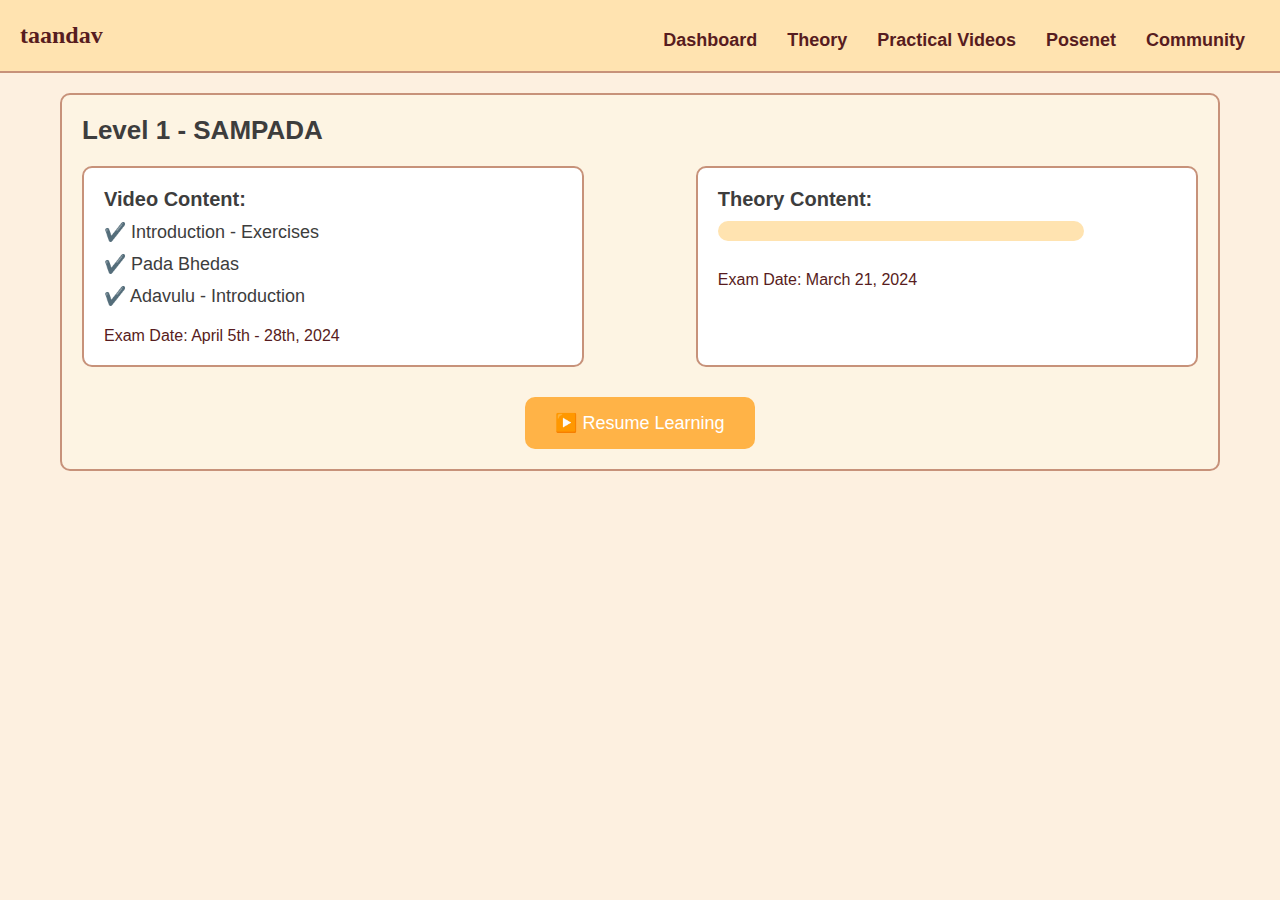
==== index.html @ 80a74edd "initial" ====
<!DOCTYPE html>
<html lang="en">
<head>
    <meta charset="UTF-8">
    <meta name="viewport" content="width=device-width, initial-scale=1.0">
    <title>Taandav Dashboard</title>
    <link rel="stylesheet" href="style.css">
</head>
<body>

    <header>
        <div class="logo">
            <h1>taandav</h1>
        </div>
        <nav>
            <a href="index.html">Dashboard</a>
            <a href="theory.html">Theory</a>
            <a href="videos.html">Practical Videos</a>
            <a href="#">Posenet</a>
            <a href="community.html">Community</a>

        </nav>
    </header>

    <main>
        <section class="dashboard">
            <h2>Level 1 - SAMPADA</h2>
            <div class="content">
                <!-- Video Content Section -->
                <div class="video-content">
                    <h3>Video Content:</h3>
                    <ul>
                        <li>✔️ Introduction - Exercises</li>
                        <li>✔️ Pada Bhedas</li>
                        <li>✔️ Adavulu - Introduction</li>
                    </ul>
                    <p class="exam-date">Exam Date: April 5th - 28th, 2024</p>
                </div>

                <!-- Theory Content Section -->
                <div class="theory-content">
                    <h3>Theory Content:</h3>
                    <div class="progress-bar">
                        <div class="progress" style="width: 0%;"></div>
                    </div>
                    <p class="exam-date">Exam Date: March 21, 2024</p>
                </div>
            </div>

            <!-- Resume Learning Button -->
            <div class="resume">
                <button>▶️ Resume Learning</button>
            </div>
        </section>
    </main>

</body>
</html>
---- style.css ----
/* Basic Reset */
* {
    margin: 0;
    padding: 0;
    box-sizing: border-box;
}

body {
    font-family: Arial, sans-serif;
    background-color: #f6e7d3;
    color: #571c20;
    display: flex;
    flex-direction: column;
    align-items: center;
}

header {
    width: 100%;
    background-color: #c7927a;
    padding: 20px;
    display: flex;
    justify-content: space-between;
    align-items: center;
    color: #fff;
}

.logo h1 {
    font-size: 28px;
    font-weight: bold;
}

nav a {
    margin: 0 15px;
    text-decoration: none;
    color: #fff;
    font-size: 16px;
}

main {
    width: 100%;
    max-width: 1200px;
    padding: 50px 20px;
}

.dashboard {
    background-color: #fdf4e3;
    padding: 20px;
    border-radius: 10px;
    border: 2px solid #c7927a;
}

.dashboard h2 {
    font-size: 26px;
    margin-bottom: 20px;
}

.content {
    display: flex;
    justify-content: space-between;
    gap: 20px;
}

.video-content, .theory-content {
    width: 45%;
    padding: 20px;
    background-color: #fff;
    border: 2px solid #c7927a;
    border-radius: 10px;
}

.video-content h3, .theory-content h3 {
    font-size: 20px;
    margin-bottom: 10px;
}

ul {
    list-style: none;
}

ul li {
    margin: 10px 0;
    font-size: 18px;
}

.exam-date {
    margin-top: 20px;
    font-size: 16px;
    color: #571c20;
}

.progress-bar {
    width: 100%;
    height: 20px;
    background-color: #e0d6cc;
    border-radius: 10px;
    margin-top: 10px;
}

.progress {
    height: 100%;
    background-color: #571c20;
    border-radius: 10px;
}

.resume {
    text-align: center;
    margin-top: 30px;
}

button {
    background-color: #ffb347;
    color: #fff;
    padding: 15px 30px;
    border: none;
    border-radius: 10px;
    font-size: 18px;
    cursor: pointer;
}

button:hover {
    background-color: #f08a24;
}

/* Global Reset */
* {
    margin: 0;
    padding: 0;
    box-sizing: border-box;
}

body {
    font-family: 'Arial', sans-serif;
    background-color: #f6e7d3;
    color: #571c20;
}

/* Header */
header {
    background-color: #c7927a;
    color: white;
    padding: 20px;
    display: flex;
    justify-content: space-between;
    align-items: center;
}

.logo h1 {
    font-size: 28px;
}

nav a {
    color: white;
    text-decoration: none;
    margin-right: 15px;
    font-size: 16px;
}

/* Theory Page Styles */
.theory-page {
    margin: 40px auto;
    max-width: 900px;
    padding: 20px;
}

.theory-page h2 {
    font-size: 28px;
    text-align: center;
    margin-bottom: 40px;
}

/* Progress Bar */
.progress-bar {
    width: 100%;
    height: 20px;
    background-color: #e0d6cc;
    border-radius: 10px;
    position: relative;
    margin-bottom: 30px;
}

.progress {
    height: 100%;
    background-color: #571c20;
    border-radius: 10px;
}

.progress-text {
    position: absolute;
    right: 10px;
    top: 0;
    font-size: 14px;
    color: #571c20;
}

/* Units Section */
.units {
    display: flex;
    flex-wrap: wrap;
    justify-content: space-around;
    gap: 20px;
}

.unit {
    background-color: #fff;
    border: 2px solid #ffb347;
    border-radius: 10px;
    padding: 20px;
    width: 180px;
    text-align: center;
    cursor: pointer;
    transition: transform 0.2s ease-in-out;
}

.unit h3 {
    font-size: 20px;
    color: #571c20;
}

.unit p {
    font-size: 16px;
    color: #571c20;
    margin-top: 10px;
}

.unit:hover {
    transform: scale(1.05);
}

/* Styles for Unit 1 - Objectives page */
.unit-page {
    margin: 40px auto;
    max-width: 900px;
    padding: 20px;
}

.unit-page h2 {
    font-size: 28px;
    margin-bottom: 20px;
    text-align: left;
}

.objectives h3 {
    font-size: 22px;
    margin-bottom: 15px;
    color: #571c20;
}

.objectives ul {
    list-style-type: disc;
    margin-left: 20px;
    font-size: 18px;
    color: #571c20;
    margin-bottom: 40px;
}

.practice h3, .relevant-videos h3 {
    font-size: 20px;
    margin-bottom: 10px;
}

.practice button, .begin-learning button {
    background-color: #ffb347;
    color: white;
    border: none;
    padding: 15px 30px;
    font-size: 18px;
    border-radius: 10px;
    cursor: pointer;
    margin-right: 10px;
    transition: background-color 0.3s;
}

.practice button:hover, .begin-learning button:hover {
    background-color: #f08a24;
}

.relevant-videos ul {
    list-style-type: none;
    font-size: 18px;
    color: #571c20;
}

.relevant-videos ul li {
    margin: 10px 0;
}

.back-link {
    text-decoration: none;
    font-size: 18px;
    color: #571c20;
    display: block;
    margin-bottom: 20px;
}
/* Unit 1 Overview Page */
.overview-page {
    margin: 40px auto;
    max-width: 900px;
    padding: 20px;
    background-color: #fff;
    border: 2px solid #c7927a;
    border-radius: 10px;
}

.overview-page h2 {
    font-size: 24px;
    color: #571c20;
    margin-bottom: 20px;
}

.overview-page h3 {
    font-size: 20px;
    color: #571c20;
    margin-bottom: 15px;
}

.overview-page p {
    font-size: 18px;
    line-height: 1.6;
    margin-bottom: 20px;
}

.back-link {
    text-decoration: none;
    font-size: 18px;
    color: #571c20;
    margin-bottom: 20px;
    display: inline-block;
}

.next-link {
    text-decoration: none;
    font-size: 18px;
    color: white;
    background-color: #c7927a;
    padding: 10px 20px;
    border-radius: 10px;
    display: inline-block;
    margin-top: 20px;
    transition: background-color 0.3s;
}

.next-link:hover {
    background-color: #b07664;
}/* Flashcards Page */
.flashcards-page {
    margin: 40px auto;
    max-width: 900px;
    padding: 20px;
}

.flashcards-page h2 {
    font-size: 24px;
    color: #571c20;
    margin-bottom: 20px;
}

.flashcards-page h3 {
    font-size: 20px;
    color: #571c20;
    margin-bottom: 15px;
}

.flashcard {
    background-color: #ffe3b0;
    padding: 40px;
    border-radius: 10px;
    border: 2px solid #c7927a;
    text-align: center;
    font-size: 24px;
    color: #571c20;
    margin-bottom: 40px;
    cursor: pointer; /* Make it clear that the flashcard is clickable */
    position: relative;
}

.flashcard .front, .flashcard .back {
    position: absolute;
    width: 100%;
    height: 100%;
    top: 0;
    left: 0;
    display: flex;
    justify-content: center;
    align-items: center;
    font-size: 24px;
    color: #571c20;
}

.flashcard .back {
    display: none; /* Hide the back by default */
}

.flashcard-navigation {
    display: flex;
    justify-content: space-between;
    align-items: center;
}

.flashcard-navigation a {
    text-decoration: none;
    font-size: 18px;
    color: #571c20;
}

.flashcard-navigation .flashcard-number {
    font-size: 16px;
    color: #571c20;
}

.next-link {
    text-decoration: none;
    font-size: 18px;
    color: white;
    background-color: #c7927a;
    padding: 10px 20px;
    border-radius: 10px;
    transition: background-color 0.3s;
}

.next-link:hover {
    background-color: #b07664;
}

/* General Styles */
body {
    font-family: 'Arial', sans-serif;
    margin: 0;
    padding: 0;
    background-color: #fdf0e0;
    color: #3d3d3d;
}

header {
    background-color: #ffe3b0;
    padding: 20px;
    border-bottom: 2px solid #c7927a;
}

header .logo h1 {
    margin: 0;
    color: #571c20;
    font-family: 'Georgia', serif;
    font-size: 24px;
}

nav {
    margin-top: 10px;
    display: flex;
    justify-content: space-around;
}

nav a {
    text-decoration: none;
    color: #571c20;
    font-size: 18px;
    font-weight: bold;
    transition: color 0.3s;
}

nav a:hover {
    color: #c7927a;
}

main {
    padding: 20px;
}

.back-link {
    display: inline-block;
    color: #571c20;
    text-decoration: none;
    font-size: 18px;
    margin-bottom: 20px;
    transition: color 0.3s;
}

.back-link:hover {
    color: #c7927a;
}

/* Terms Overview Section */
.terms-overview {
    margin: 40px auto;
    max-width: 1100px;
    padding: 20px;
    background-color: #fff;
    border: 1px solid #c7927a;
    border-radius: 10px;
}

.terms-overview h2, .terms-overview h3 {
    text-align: center;
    color: #571c20;
}

.terms-grid {
    display: grid;
    grid-template-columns: repeat(auto-fill, minmax(250px, 1fr));
    gap: 20px;
    margin-top: 40px;
}

.term-card {
    background-color: #ffe3b0;
    border: 2px solid #c7927a;
    border-radius: 10px;
    padding: 20px;
    text-align: center;
    transition: background-color 0.3s ease;
}

.term-card h4 {
    font-size: 18px;
    color: #571c20;
    margin-bottom: 10px;
}

.term-card p {
    font-size: 16px;
    color: #3d3d3d;
}

.term-card:hover {
    background-color: #fdf0e0;
}

/* Memory Game Button */
.memory-game-btn {
    display: block;
    width: 200px;
    margin: 40px auto;
    padding: 15px;
    text-align: center;
    background-color: #c7927a;
    color: white;
    border-radius: 10px;
    text-decoration: none;
    font-size: 18px;
    transition: background-color 0.3s ease;
}

.memory-game-btn:hover {
    background-color: #b07664;
}

/* Responsive Layout */
@media (max-width: 768px) {
    nav a {
        font-size: 16px;
    }

    .terms-grid {
        grid-template-columns: 1fr;
    }
}

/* Terms Overview Section in Flashcards */
.terms-overview-section {
    text-align: center;
    margin-top: 40px;
}

/* Memory Game Section */
.memory-game-section {
    margin: 40px auto;
    max-width: 1100px;
    padding: 20px;
    background-color: #fff;
    border-radius: 10px;
    text-align: center;
}

.memory-game-grid {
    display: grid;
    grid-template-columns: repeat(4, 1fr);
    gap: 20px;
    margin-top: 20px;
}

.memory-game-card {
    background-color: #c7927a;
    color: white;
    padding: 20px;
    border-radius: 10px;
    font-size: 18px;
    text-align: center;
    cursor: pointer;
    transition: background-color 0.3s ease;
    user-select: none;
}

.memory-game-card.hidden {
    background-color: #f2a65a;
}

.memory-game-card.matched {
    background-color: #571c20;
    cursor: default;
    pointer-events: none;
}

.memory-game-card:hover {
    background-color: #b07664;
}

/* Back and Overview Links */
.back-link {
    display: inline-block;
    margin-bottom: 20px;
    font-size: 18px;
    color: #571c20;
    text-decoration: none;
    transition: color 0.3s;
}

.back-link:hover {
    color: #b07664;
}

.memory-game-btn {
    display: inline-block;
    margin-top: 20px;
    padding: 15px 30px;
    background-color: #c7927a;
    color: white;
    text-decoration: none;
    border-radius: 10px;
    font-size: 18px;
    transition: background-color 0.3s;
}

.memory-game-btn:hover {
    background-color: #b07664;
}

/* Completion Screen */
.completion-section {
    margin: 40px auto;
    max-width: 800px;
    padding: 20px;
    background-color: #fff;
    border-radius: 10px;
    text-align: center;
}

.completion-section h2 {
    color: #571c20;
    font-size: 32px;
    margin-bottom: 20px;
}

.completion-section p {
    font-size: 18px;
    color: #3d3d3d;
    margin-bottom: 30px;
}

/* Progress Bar */
.progress-container {
    margin: 30px 0;
    text-align: center;
}

.progress-bar {
    width: 100%;
    background-color: #f2a65a;
    border-radius: 25px;
    height: 30px;
    overflow: hidden;
}

.progress {
    height: 100%;
    width: 50%; /* Initial progress */
    background-color: #c7927a;
    border-radius: 25px;
    transition: width 1s ease-in-out;
}

#progress-percentage {
    font-size: 18px;
    color: #571c20;
    margin-top: 10px;
}

/* Buttons */
.next-steps {
    margin-top: 40px;
}

.next-btn, .progress-btn {
    display: inline-block;
    padding: 15px 30px;
    background-color: #c7927a;
    color: white;
    text-decoration: none;
    border-radius: 10px;
    font-size: 18px;
    margin: 10px;
    transition: background-color 0.3s;
}

.next-btn:hover, .progress-btn:hover {
    background-color: #b07664;
}

/* Community Section */
.community-section {
    margin: 40px auto;
    max-width: 800px;
    padding: 20px;
    background-color: #fff;
    border-radius: 10px;
    text-align: center;
}

.community-section h2 {
    color: #571c20;
    font-size: 28px;
    margin-bottom: 10px;
}

.community-buttons {
    margin: 20px 0;
}

.community-btn {
    padding: 10px 20px;
    background-color: #c7927a;
    color: white;
    border: none;
    border-radius: 5px;
    margin: 10px;
    cursor: pointer;
    font-size: 16px;
    transition: background-color 0.3s;
}

.community-btn:hover {
    background-color: #b07664;
}

/* New Post Form */
.new-post-form {
    margin: 20px auto;
    text-align: left;
    padding: 20px;
    border: 2px solid #c7927a;
    border-radius: 10px;
    background-color: #ffe3b0;
    max-width: 600px;
}

.new-post-form label {
    display: block;
    margin-bottom: 5px;
    font-size: 16px;
    color: #571c20;
}

.new-post-form input, .new-post-form textarea {
    width: 100%;
    padding: 10px;
    margin-bottom: 10px;
    font-size: 16px;
    border-radius: 5px;
    border: 1px solid #c7927a;
}

.submit-btn, .cancel-btn {
    padding: 10px 20px;
    background-color: #c7927a;
    color: white;
    border: none;
    border-radius: 5px;
    cursor: pointer;
    margin-right: 10px;
    transition: background-color 0.3s;
}

.submit-btn:hover, .cancel-btn:hover {
    background-color: #b07664;
}

.hidden {
    display: none;
}

/* Community Posts */
.community-posts {
    margin-top: 40px;
}

.post {
    border: 2px solid #c7927a;
    padding: 20px;
    margin-bottom: 20px;
    background-color: #ffe3b0;
    border-radius: 10px;
}

.post h4 {
    color: #571c20;
    font-size: 20px;
    margin-bottom: 10px;
}

.post p {
    font-size: 16px;
    color: #3d3d3d;
}

.reply-btn {
    padding: 10px 15px;
    background-color: #c7927a;
    color: white;
    border: none;
    border-radius: 5px;
    cursor: pointer;
    font-size: 14px;
    margin-top: 10px;
    transition: background-color 0.3s;
}

.reply-btn:hover {
    background-color: #b07664;
}

/* Video Page */
.video-section {
    max-width: 1000px;
    margin: 40px auto;
    padding: 20px;
    background-color: #fff;
    border-radius: 10px;
}

.video-section h2 {
    text-align: center;
    color: #571c20;
    font-size: 32px;
    margin-bottom: 20px;
}

/* Progress Bar */
.progress-bar-container {
    display: flex;
    align-items: center;
    justify-content: space-between;
    margin: 20px 0;
}

.progress-bar {
    width: 80%;
    height: 20px;
    background-color: #ffe3b0;
    border-radius: 10px;
    overflow: hidden;
}

.progress {
    width: 20%; /* Initial progress */
    height: 100%;
    background-color: #c7927a;
    border-radius: 10px;
    transition: width 1s ease-in-out;
}

.video-container {
    margin-top: 40px;
}

.video-container h3 {
    color: #c7927a;
    font-size: 24px;
    margin-bottom: 20px;
}

.video-grid {
    display: grid;
    grid-template-columns: repeat(auto-fill, minmax(200px, 1fr));
    gap: 20px;
}

.video-placeholder {
    background-color: #d8d8d8;
    border-radius: 10px;
    width: 100%;
    height: 150px;
    display: flex;
    justify-content: center;
    align-items: center;
    font-size: 18px;
    color: #333;
}

/* Posenet Page */
.posenet-section {
    max-width: 800px;
    margin: 40px auto;
    padding: 20px;
    background-color: #fff;
    border-radius: 10px;
    text-align: center;
}

.posenet-section h2 {
    font-size: 32px;
    color: #571c20;
    margin-bottom: 20px;
}

.posenet-section ol {
    text-align: left;
    font-size: 18px;
    color: #3d3d3d;
}

.status-indicators {
    margin: 20px 0;
}

.status {
    font-size: 18px;
    display: inline-block;
    margin: 0 10px;
}

.wrong-posture {
    color: red;
}

.correct-posture {
    color: green;
}

.video-placeholder {
    width: 600px;
    height: 400px;
    background-color: #d8d8d8;
    margin: 20px auto;
    display: flex;
    justify-content: center;
    align-items: center;
}

.start-btn {
    padding: 15px 30px;
    background-color: #c7927a;
    color: white;
    border: none;
    border-radius: 10px;
    font-size: 18px;
    cursor: pointer;
    transition: background-color 0.3s;
}

.start-btn:hover {
    background-color: #b07664;
}
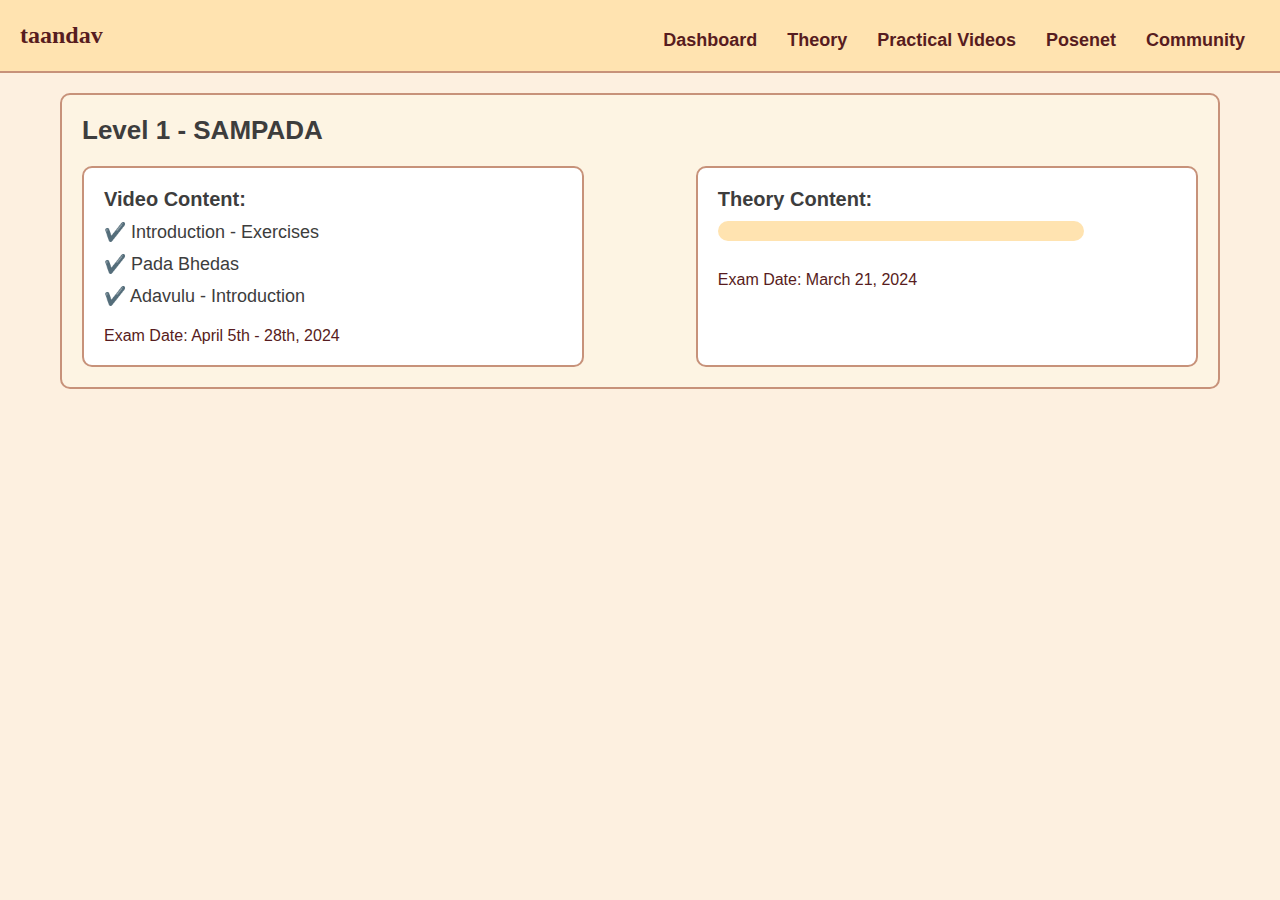
==== commit 04233aca: "changes" ====
--- a/index.html
+++ b/index.html
@@ -16,7 +16,7 @@
             <a href="index.html">Dashboard</a>
             <a href="theory.html">Theory</a>
             <a href="videos.html">Practical Videos</a>
-            <a href="#">Posenet</a>
+            <a href="posenet.html">Posenet</a>
             <a href="community.html">Community</a>
 
         </nav>
@@ -47,10 +47,6 @@
                 </div>
             </div>
 
-            <!-- Resume Learning Button -->
-            <div class="resume">
-                <button>▶️ Resume Learning</button>
-            </div>
         </section>
     </main>
 
--- a/style.css
+++ b/style.css
@@ -121,13 +121,6 @@
     background-color: #f08a24;
 }
 
-/* Global Reset */
-* {
-    margin: 0;
-    padding: 0;
-    box-sizing: border-box;
-}
-
 body {
     font-family: 'Arial', sans-serif;
     background-color: #f6e7d3;
@@ -343,9 +336,9 @@
     background-color: #b07664;
 }/* Flashcards Page */
 .flashcards-page {
-    margin: 40px auto;
+    margin: 80px auto;
     max-width: 900px;
-    padding: 20px;
+    padding: 40px;
 }
 
 .flashcards-page h2 {
@@ -362,7 +355,7 @@
 
 .flashcard {
     background-color: #ffe3b0;
-    padding: 40px;
+    padding: 80px;
     border-radius: 10px;
     border: 2px solid #c7927a;
     text-align: center;
@@ -590,13 +583,23 @@
 }
 
 .memory-game-card.hidden {
-    background-color: #f2a65a;
+    background-color: #f2a65a; /* Keeps the same */
+    color: transparent; /* Keep text hidden */
+}
+
+/* When the card is clicked and revealed, remove .hidden */
+.memory-game-card:not(.hidden) {
+    color: white; /* Make text visible */
 }
 
 .memory-game-card.matched {
     background-color: #571c20;
     cursor: default;
     pointer-events: none;
+}
+
+.memory-game-card:not(.matched):hover {
+    background-color: #b07664; /* Only apply hover effect on non-matched cards */
 }
 
 .memory-game-card:hover {
@@ -704,6 +707,30 @@
     background-color: #b07664;
 }
 
+/* Progress Bar */
+.progress-bar-container {
+    display: flex;
+    align-items: center;
+    justify-content: space-between;
+    margin: 20px 0;
+}
+
+.progress-bar {
+    width: 80%;
+    height: 20px;
+    background-color: #ffe3b0;
+    border-radius: 10px;
+    overflow: hidden;
+}
+
+.progress {
+    width: 20%; /* Initial progress */
+    height: 100%;
+    background-color: #c7927a;
+    border-radius: 10px;
+    transition: width 1s ease-in-out;
+}
+
 /* Community Section */
 .community-section {
     margin: 40px auto;
@@ -711,13 +738,13 @@
     padding: 20px;
     background-color: #fff;
     border-radius: 10px;
-    text-align: center;
+    text-align: left;
 }
 
 .community-section h2 {
     color: #571c20;
     font-size: 28px;
-    margin-bottom: 10px;
+    margin-bottom: 20px;
 }
 
 .community-buttons {
@@ -783,10 +810,17 @@
 }
 
 .hidden {
-    display: none;
+    background-color: #eee; /* Hide the text by matching the background */
+    color: transparent; /* Hide the text */
+    transition: background-color 0.3s, color 0.3s; /* Smooth reveal */
 }
 
 /* Community Posts */
+
+.community-hidden {
+    display: none; /* Specifically hide elements in the community section */
+}
+
 .community-posts {
     margin-top: 40px;
 }
@@ -894,18 +928,42 @@
     color: #333;
 }
 
+/* Progress Bar */
+.progress-bar-container {
+    display: flex;
+    align-items: center;
+    justify-content: space-between;
+    margin: 20px 0;
+}
+
+.progress-bar {
+    width: 80%;
+    height: 20px;
+    background-color: #ffe3b0;
+    border-radius: 10px;
+    overflow: hidden;
+}
+
+.progress {
+    width: 20%; /* Initial progress */
+    height: 100%;
+    background-color: #c7927a;
+    border-radius: 10px;
+    transition: width 1s ease-in-out;
+}
+
 /* Posenet Page */
 .posenet-section {
-    max-width: 800px;
+    max-width: 900px;
     margin: 40px auto;
     padding: 20px;
-    background-color: #fff;
+    background-color: #fdf3e2;
     border-radius: 10px;
     text-align: center;
 }
 
 .posenet-section h2 {
-    font-size: 32px;
+    font-size: 36px;
     color: #571c20;
     margin-bottom: 20px;
 }
@@ -914,6 +972,7 @@
     text-align: left;
     font-size: 18px;
     color: #3d3d3d;
+    padding-left: 20px;
 }
 
 .status-indicators {
@@ -923,25 +982,42 @@
 .status {
     font-size: 18px;
     display: inline-block;
-    margin: 0 10px;
+    margin: 0 20px;
+    padding: 10px 20px;
+    border-radius: 5px;
 }
 
 .wrong-posture {
     color: red;
+    background-color: #fdd;
 }
 
 .correct-posture {
     color: green;
-}
-
-.video-placeholder {
-    width: 600px;
-    height: 400px;
-    background-color: #d8d8d8;
+    background-color: #dfd;
+}
+
+/* Video Feed Container */
+#video-feed-container {
+    width: 640px;
+    height: 480px;
     margin: 20px auto;
-    display: flex;
+    background-color: #eae2d7;
+    border: 2px solid #c7927a;
+    border-radius: 10px;
+    display: flex;
+    align-items: center;
     justify-content: center;
-    align-items: center;
+    position: relative;
+    overflow: hidden;
+}
+
+/* Ensure the P5.js Canvas fills the container */
+canvas {
+    width: 100%;  /* Fill the container width */
+    height: 100%;  /* Fill the container height */
+    display: block;
+    position: relative;
 }
 
 .start-btn {
@@ -957,4 +1033,4 @@
 
 .start-btn:hover {
     background-color: #b07664;
-}
+}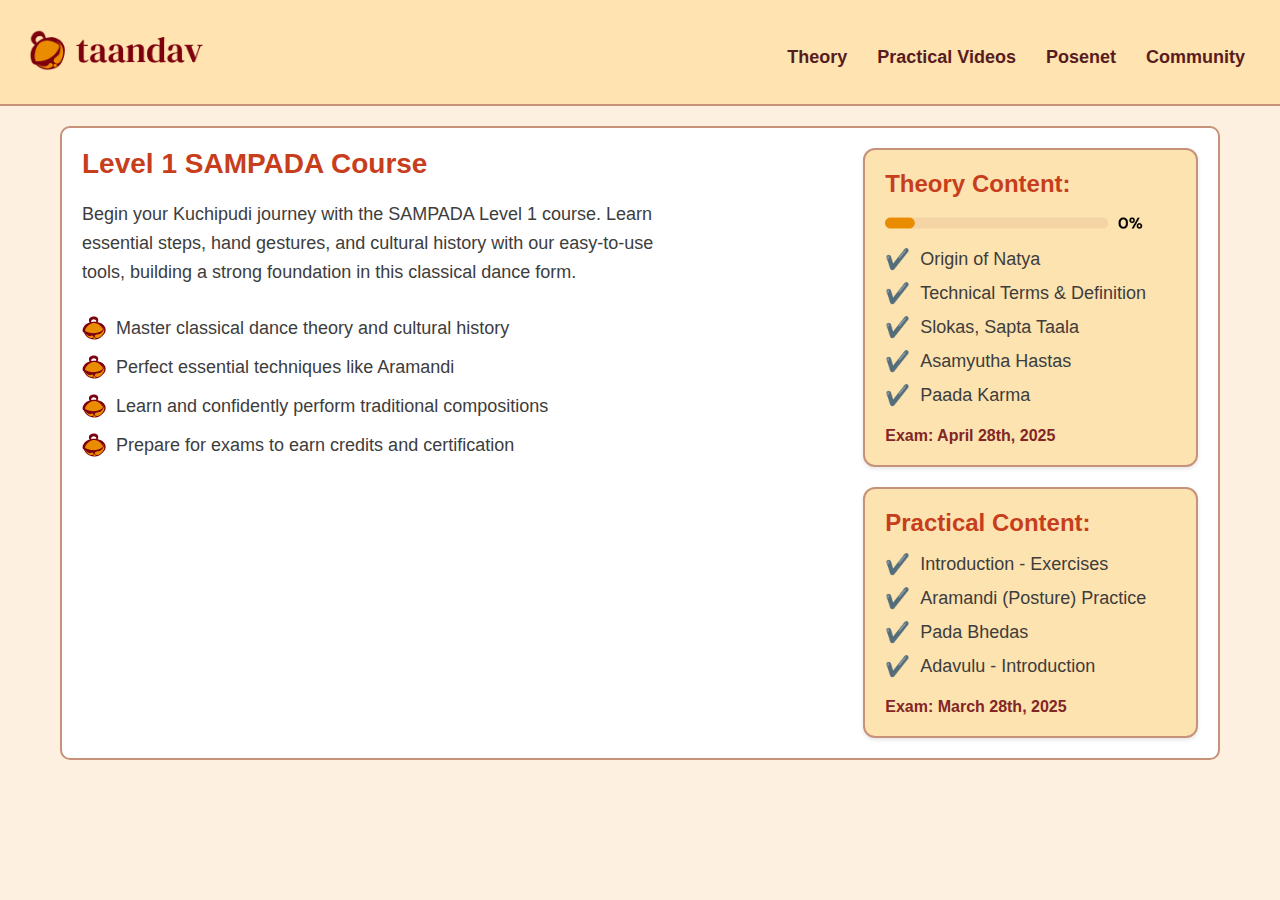
==== commit 28521850: "update UI, deleted overview, rewordek flow, added videos" ====
--- a/index.html
+++ b/index.html
@@ -3,50 +3,82 @@
 <head>
     <meta charset="UTF-8">
     <meta name="viewport" content="width=device-width, initial-scale=1.0">
-    <title>Taandav Dashboard</title>
+    <title>Taandav Home</title>
     <link rel="stylesheet" href="style.css">
 </head>
 <body>
 
     <header>
         <div class="logo">
-            <h1>taandav</h1>
+            <!-- Replacing text-based logo with image-based logo -->
+            <a href="index.html">
+                <img src="images/Taandav_Logo.png" alt="Taandav Logo" style="height: 60px;">
+            </a>
         </div>
         <nav>
-            <a href="index.html">Dashboard</a>
             <a href="theory.html">Theory</a>
             <a href="videos.html">Practical Videos</a>
             <a href="posenet.html">Posenet</a>
             <a href="community.html">Community</a>
-
         </nav>
     </header>
 
     <main>
-        <section class="dashboard">
-            <h2>Level 1 - SAMPADA</h2>
+        <section class="home">
             <div class="content">
-                <!-- Video Content Section -->
-                <div class="video-content">
-                    <h3>Video Content:</h3>
-                    <ul>
-                        <li>✔️ Introduction - Exercises</li>
-                        <li>✔️ Pada Bhedas</li>
-                        <li>✔️ Adavulu - Introduction</li>
+                <!-- This section remains on the left -->
+                <div class="course-info">
+                    <h2>Level 1 SAMPADA Course</h2>
+                    <p>Begin your Kuchipudi journey with the SAMPADA Level 1 course. Learn essential steps, hand gestures, and cultural history with our easy-to-use tools, building a strong foundation in this classical dance form.</p>
+                    <ul class="course-benefits">
+                        <li>
+                            <img src="images/bullet-point.png" alt="icon" class="bullet-icon">
+                            Master classical dance theory and cultural history
+                        </li>
+                        <li>
+                            <img src="images/bullet-point.png" alt="icon" class="bullet-icon">
+                            Perfect essential techniques like Aramandi
+                        </li>
+                        <li>
+                            <img src="images/bullet-point.png" alt="icon" class="bullet-icon">
+                            Learn and confidently perform traditional compositions
+                        </li>
+                        <li>
+                            <img src="images/bullet-point.png" alt="icon" class="bullet-icon">
+                            Prepare for exams to earn credits and certification
+                        </li>
                     </ul>
-                    <p class="exam-date">Exam Date: April 5th - 28th, 2024</p>
                 </div>
-
-                <!-- Theory Content Section -->
-                <div class="theory-content">
-                    <h3>Theory Content:</h3>
-                    <div class="progress-bar">
-                        <div class="progress" style="width: 0%;"></div>
+    
+                <!-- Theory & Practical Content section on the right -->
+                <div class="side-content">
+                    <!-- Theory Content -->
+                    <div class="theory-content">
+                        <h3>Theory Content:</h3>
+                        <img src="images/progress-bar.png" alt="Progress Bar" style="height: 20px;">
+                        <ul>
+                            <li>Origin of Natya</li>
+                            <li>Technical Terms & Definition</li>
+                            <li>Slokas, Sapta Taala</li>
+                            <li>Asamyutha Hastas</li>
+                            <li>Paada Karma</li>
+                        </ul>
+                        <p class="exam-date">Exam: April 28th, 2025</p>
                     </div>
-                    <p class="exam-date">Exam Date: March 21, 2024</p>
+    
+                    <!-- Practical Content -->
+                    <div class="practical-content">
+                        <h3>Practical Content:</h3>
+                        <ul>
+                            <li>Introduction - Exercises</li>
+                            <li>Aramandi (Posture) Practice</li>
+                            <li>Pada Bhedas</li>
+                            <li>Adavulu - Introduction</li>
+                        </ul>
+                        <p class="exam-date">Exam: March 28th, 2025</p>
+                    </div>
                 </div>
             </div>
-
         </section>
     </main>
 
--- a/style.css
+++ b/style.css
@@ -7,7 +7,7 @@
 
 body {
     font-family: Arial, sans-serif;
-    background-color: #f6e7d3;
+    background-color: #fdf4e3;
     color: #571c20;
     display: flex;
     flex-direction: column;
@@ -16,24 +16,23 @@
 
 header {
     width: 100%;
-    background-color: #c7927a;
+    background-color: #f7dac0;
     padding: 20px;
     display: flex;
     justify-content: space-between;
     align-items: center;
-    color: #fff;
-}
-
-.logo h1 {
-    font-size: 28px;
-    font-weight: bold;
+    color: #571c20;
+}
+
+.logo img {
+    height: 60px;
 }
 
 nav a {
     margin: 0 15px;
     text-decoration: none;
-    color: #fff;
-    font-size: 16px;
+    color: #571c20;
+    font-size: 18px;
 }
 
 main {
@@ -42,63 +41,167 @@
     padding: 50px 20px;
 }
 
-.dashboard {
-    background-color: #fdf4e3;
+/* ############################### HOME design #############################*/
+
+.home {
+    background-color: #fff;
     padding: 20px;
     border-radius: 10px;
     border: 2px solid #c7927a;
 }
 
-.dashboard h2 {
-    font-size: 26px;
-    margin-bottom: 20px;
-}
-
+.home h2 {
+    font-size: 28px;
+    margin-bottom: 20px;
+    color: #c73e1d;
+}
+
+.home ul {
+    list-style-type: none;
+    margin-bottom: 20px;
+}
+
+.home ul li {
+    font-size: 18px;
+    margin: 10px 0;
+}
+
+/* Container for the left and right sections */
 .content {
     display: flex;
     justify-content: space-between;
+    align-items: flex-start; /* Aligns both sections to the top */
     gap: 20px;
 }
 
-.video-content, .theory-content {
-    width: 45%;
-    padding: 20px;
-    background-color: #fff;
+/* Left side: course info */
+.course-info {
+    width: 55%;
+}
+
+.course-info h2 {
+    font-size: 28px;
+    color: #c73e1d;
+    margin-bottom: 20px; /* Space below the heading */
+}
+
+.course-info p {
+    font-size: 18px;
+    line-height: 1.6;
+    color: #3d3d3d;
+    margin-bottom: 30px; /* Space between paragraph and list */
+}
+
+
+/* Right side: container for both theory and practical content */
+.side-content {
+    width: 40%; /* Less space for the right column */
+    display: flex;
+    flex-direction: column;
+    gap: 20px;
+}
+
+/* Styles for both theory and practical content */
+.theory-content, .practical-content {
+    background-color: #fde3b0;
+    padding: 20px;
+    border-radius: 12px;
     border: 2px solid #c7927a;
-    border-radius: 10px;
-}
-
-.video-content h3, .theory-content h3 {
+    box-shadow: 0 2px 4px rgba(0, 0, 0, 0.1);
+}
+
+.theory-content h3, .practical-content h3 {
+    font-size: 24px;
+    font-weight: bold;
+    color: #c73e1d;
+    margin-bottom: 15px;
+}
+
+.theory-content ul, .practical-content ul {
+    list-style: none;
+    padding-left: 0;
+}
+
+.theory-content ul li, .practical-content ul li {
+    font-size: 18px;
+    margin-bottom: 10px;
+    color: #3d3d3d;
+    display: flex;
+    align-items: center;
+}
+
+.theory-content ul li::before, .practical-content ul li::before {
+    content: "✔️";
     font-size: 20px;
-    margin-bottom: 10px;
-}
-
-ul {
-    list-style: none;
-}
-
-ul li {
-    margin: 10px 0;
-    font-size: 18px;
+    color: #c73e1d;
+    margin-right: 10px;
 }
 
 .exam-date {
     margin-top: 20px;
     font-size: 16px;
-    color: #571c20;
+    color: #822626;
+    font-weight: bold;
+}
+
+/* Styling for the bullet point list */
+ul.course-benefits {
+    list-style: none; /* Remove default bullets */
+    padding-left: 0;
+    margin-bottom: 20px;
+}
+
+ul.course-benefits li {
+    display: flex;
+    align-items: center;
+    font-size: 18px;
+    margin-bottom: 15px;
+    color: #3d3d3d;
+}
+
+/* Custom bullet icon */
+.bullet-icon {
+    width: 24px;
+    height: 24px; /* Adjust the size of the icon */
+    margin-right: 10px; /* Space between icon and text */
+}
+
+/* ################################# VIDEO CONTENT ##################################*/
+
+.video-content {
+    width: 45%;
+    padding: 20px;
+    background-color: #ffe3b0;
+    border-radius: 10px;
+    border: 2px solid #c7927a;
+}
+
+.video-content h3 {
+    font-size: 22px;
+    color: #c73e1d;
+    margin-bottom: 15px;
+}
+
+ul {
+    list-style: none;
+}
+
+ul li {
+    margin: 10px 0;
+    font-size: 18px;
 }
 
 .progress-bar {
     width: 100%;
     height: 20px;
-    background-color: #e0d6cc;
+    background-color: #f2d6a6;
     border-radius: 10px;
     margin-top: 10px;
 }
 
 .progress {
     height: 100%;
-    background-color: #571c20;
+    background-color: #c73e1d;
     border-radius: 10px;
 }
 
@@ -148,7 +251,7 @@
     font-size: 16px;
 }
 
-/* Theory Page Styles */
+/* #################################### Theory Page Styles ################################## */
 .theory-page {
     margin: 40px auto;
     max-width: 900px;
@@ -160,6 +263,17 @@
     text-align: center;
     margin-bottom: 40px;
 }
+
+.theory-layout {
+    display: flex;
+    justify-content: flex-start; /* Align the content to the left */
+    align-items: center;  /* Vertically align the content */
+    gap: 40px; /* Space between the image and the units */
+    max-width: 1200px;
+    margin: 0 auto;
+    padding: 20px;
+}
+
 
 /* Progress Bar */
 .progress-bar {
@@ -188,20 +302,25 @@
 /* Units Section */
 .units {
     display: flex;
-    flex-wrap: wrap;
-    justify-content: space-around;
+    flex-direction: column;
+    align-items: flex-start; /* Align units to the right */
     gap: 20px;
 }
 
 .unit {
-    background-color: #fff;
-    border: 2px solid #ffb347;
-    border-radius: 10px;
-    padding: 20px;
-    width: 180px;
-    text-align: center;
     cursor: pointer;
+}
+
+.unit img {
+    width: 300px;  /* Adjust the size as needed */
+    height: auto;
+    border-radius: 10px;
     transition: transform 0.2s ease-in-out;
+    box-shadow: 0px 4px 8px rgba(0, 0, 0, 0.1);
+}
+
+.unit:hover img {
+    transform: scale(1.05);  /* Zoom effect on hover */
 }
 
 .unit h3 {
@@ -215,21 +334,44 @@
     margin-top: 10px;
 }
 
-.unit:hover {
-    transform: scale(1.05);
-}
-
-/* Styles for Unit 1 - Objectives page */
+/* Dancer image */
+.image-container {
+    margin-right: auto; /* Push the image to the far left */
+}
+
+.image-container img {
+    max-width: 450px;  /* Adjust the size of the image */
+    height: auto;
+    border-radius: 10px;
+}
+
+
+/*################################## Unit 1 - Objectives page ############################### */
 .unit-page {
     margin: 40px auto;
-    max-width: 900px;
+    max-width: 1200px;
     padding: 20px;
 }
 
 .unit-page h2 {
     font-size: 28px;
-    margin-bottom: 20px;
-    text-align: left;
+    color: #571c20;
+    margin-bottom: 20px;
+}
+
+/* Container for objectives and side content */
+.content-container {
+    display: flex;
+    justify-content: space-between; /* Ensures side content is to the right */
+    align-items: flex-start; /* Aligns both sections at the top */
+    gap: 20px; /* Adds space between the two sections */
+}
+
+/* Objectives Section */
+.objectives {
+    width: 65%; /* Adjust width of the objectives to leave space for side content */
+    margin-left: 0;
+    margin-right: auto;
 }
 
 .objectives h3 {
@@ -246,35 +388,27 @@
     margin-bottom: 40px;
 }
 
-.practice h3, .relevant-videos h3 {
-    font-size: 20px;
-    margin-bottom: 10px;
-}
-
-.practice button, .begin-learning button {
-    background-color: #ffb347;
-    color: white;
-    border: none;
-    padding: 15px 30px;
-    font-size: 18px;
-    border-radius: 10px;
-    cursor: pointer;
-    margin-right: 10px;
-    transition: background-color 0.3s;
-}
-
-.practice button:hover, .begin-learning button:hover {
-    background-color: #f08a24;
-}
-
-.relevant-videos ul {
-    list-style-type: none;
-    font-size: 18px;
-    color: #571c20;
-}
-
-.relevant-videos ul li {
-    margin: 10px 0;
+.progress-bar-objective
+{
+    margin-left: 25px;
+}
+
+/* Side content (buttons) */
+.side-content {
+    width: 30%; /* Takes up the remaining space on the right */
+    display: flex;
+    flex-direction: column;
+    gap: 20px;
+}
+
+.unit img {
+    width: 100%;
+    border-radius: 10px;
+    transition: transform 0.2s ease-in-out;
+}
+
+.unit img:hover {
+    transform: scale(1.05); /* Zoom effect */
 }
 
 .back-link {
@@ -284,57 +418,59 @@
     display: block;
     margin-bottom: 20px;
 }
-/* Unit 1 Overview Page */
-.overview-page {
-    margin: 40px auto;
-    max-width: 900px;
-    padding: 20px;
-    background-color: #fff;
-    border: 2px solid #c7927a;
-    border-radius: 10px;
-}
-
-.overview-page h2 {
-    font-size: 24px;
-    color: #571c20;
-    margin-bottom: 20px;
-}
-
-.overview-page h3 {
-    font-size: 20px;
-    color: #571c20;
-    margin-bottom: 15px;
-}
-
-.overview-page p {
+
+/* ################################# STORY ##################################*/
+
+/* Main Content */
+.story-page h2 {
+    text-align: center;
+    font-size: 32px;
+    color: #4e5c3b;
+    margin-bottom: 40px;
+}
+
+.story-content-container {
+    display: flex;
+    justify-content: space-between;
+    align-items: center;
+}
+
+/* Left: Image */
+.story-image img {
+    max-width: 500px;
+    height: auto;
+    border-radius: 10px;
+}
+
+/* Right: Text */
+.story-text {
+    width: 45%;
+}
+
+.story-text p {
     font-size: 18px;
     line-height: 1.6;
-    margin-bottom: 20px;
-}
-
-.back-link {
+    color: #4e5c3b;
+    margin-bottom: 40px;
+}
+
+/* Next Button */
+.next-button {
+    font-size: 18px;
+    color: #b23b45;
     text-decoration: none;
-    font-size: 18px;
-    color: #571c20;
-    margin-bottom: 20px;
-    display: inline-block;
-}
-
-.next-link {
+    font-weight: bold;
+}
+
+/* Done Button */
+.done-button {
+    font-size: 18px;
+    color: #b23b45;
     text-decoration: none;
-    font-size: 18px;
-    color: white;
-    background-color: #c7927a;
-    padding: 10px 20px;
-    border-radius: 10px;
-    display: inline-block;
-    margin-top: 20px;
-    transition: background-color 0.3s;
-}
-
-.next-link:hover {
-    background-color: #b07664;
-}/* Flashcards Page */
+    font-weight: bold;
+}
+
+/* ################################ FLASHCARDS ######################################## */
 .flashcards-page {
     margin: 80px auto;
     max-width: 900px;
@@ -355,7 +491,7 @@
 
 .flashcard {
     background-color: #ffe3b0;
-    padding: 80px;
+    padding: 40px;
     border-radius: 10px;
     border: 2px solid #c7927a;
     text-align: center;
@@ -364,25 +500,38 @@
     margin-bottom: 40px;
     cursor: pointer; /* Make it clear that the flashcard is clickable */
     position: relative;
-}
-
-.flashcard .front, .flashcard .back {
+    height: 200px; /* Fixed height for flashcard */
+    display: flex;
+    justify-content: center; /* Centers content horizontally */
+    align-items: center; /* Centers content vertically */
+    box-shadow: 0px 4px 10px rgba(0, 0, 0, 0.1); /* Subtle shadow */
+}
+
+.flashcard .front, 
+.flashcard .back {
     position: absolute;
     width: 100%;
     height: 100%;
     top: 0;
     left: 0;
     display: flex;
-    justify-content: center;
-    align-items: center;
+    justify-content: center; /* Center horizontally */
+    align-items: center; /* Center vertically */
     font-size: 24px;
     color: #571c20;
+    padding: 60px; /* Padding for text readability */
+    box-sizing: border-box; /* Ensures padding is included in height and width */
+    text-align: center; /* Ensures text is centered */
 }
 
 .flashcard .back {
     display: none; /* Hide the back by default */
 }
 
+.flashcard .front {
+    font-weight: bold;
+}
+
 .flashcard-navigation {
     display: flex;
     justify-content: space-between;
@@ -400,7 +549,7 @@
     color: #571c20;
 }
 
-.next-link {
+.next-link, .previous-link {
     text-decoration: none;
     font-size: 18px;
     color: white;
@@ -410,11 +559,12 @@
     transition: background-color 0.3s;
 }
 
-.next-link:hover {
+.next-link:hover, .previous-link:hover {
     background-color: #b07664;
 }
 
-/* General Styles */
+
+/* ######################## General Styles ###################### */
 body {
     font-family: 'Arial', sans-serif;
     margin: 0;
@@ -458,20 +608,22 @@
     padding: 20px;
 }
 
-.back-link {
+.back-button {
     display: inline-block;
     color: #571c20;
     text-decoration: none;
     font-size: 18px;
     margin-bottom: 20px;
     transition: color 0.3s;
-}
-
-.back-link:hover {
+    font-weight: bold;
+}
+
+.back-button:hover {
     color: #c7927a;
 }
 
-/* Terms Overview Section */
+/* ######################## TERMS OVERVIEW ####################*/
+
 .terms-overview {
     margin: 40px auto;
     max-width: 1100px;
@@ -860,7 +1012,7 @@
     background-color: #b07664;
 }
 
-/* Video Page */
+/* ###################################### Video Page ################################### */
 .video-section {
     max-width: 1000px;
     margin: 40px auto;
@@ -876,81 +1028,100 @@
     margin-bottom: 20px;
 }
 
-/* Progress Bar */
-.progress-bar-container {
-    display: flex;
-    align-items: center;
-    justify-content: space-between;
-    margin: 20px 0;
-}
-
-.progress-bar {
-    width: 80%;
-    height: 20px;
+/* Section Title for Each Group of Videos */
+.video-container h3 {
+    font-size: 24px;
+    color: #b07664;
+    margin-bottom: 20px;
+    margin-top: 20px;
+}
+
+/* Video Grid */
+.video-grid {
+    display: flex;
+    flex-wrap: wrap; /* Allows videos to wrap on smaller screens */
+    gap: 20px; /* Space between video elements */
+}
+
+/* Video Placeholder Styling */
+.video-placeholder {
+    width: 300px; /* Consistent width for each video placeholder */
+    height: 200px; /* Consistent height for each video placeholder */
     background-color: #ffe3b0;
-    border-radius: 10px;
-    overflow: hidden;
-}
-
-.progress {
-    width: 20%; /* Initial progress */
-    height: 100%;
-    background-color: #c7927a;
-    border-radius: 10px;
-    transition: width 1s ease-in-out;
-}
-
-.video-container {
-    margin-top: 40px;
-}
-
-.video-container h3 {
-    color: #c7927a;
-    font-size: 24px;
-    margin-bottom: 20px;
-}
-
-.video-grid {
-    display: grid;
-    grid-template-columns: repeat(auto-fill, minmax(200px, 1fr));
-    gap: 20px;
-}
-
-.video-placeholder {
-    background-color: #d8d8d8;
-    border-radius: 10px;
-    width: 100%;
-    height: 150px;
+    border: 2px solid #c7927a;
+    border-radius: 10px;
     display: flex;
     justify-content: center;
     align-items: center;
-    font-size: 18px;
-    color: #333;
-}
-
-/* Progress Bar */
-.progress-bar-container {
-    display: flex;
-    align-items: center;
-    justify-content: space-between;
-    margin: 20px 0;
-}
-
-.progress-bar {
-    width: 80%;
-    height: 20px;
-    background-color: #ffe3b0;
-    border-radius: 10px;
-    overflow: hidden;
-}
-
-.progress {
-    width: 20%; /* Initial progress */
+    text-align: center;
+    font-size: 18px;
+    color: #571c20;
+    overflow: hidden; /* Ensures content stays within the box */
+    box-shadow: 0px 4px 10px rgba(0, 0, 0, 0.1); /* Subtle shadow for depth */
+}
+
+.video-placeholder img {
+    width: 100%;
     height: 100%;
-    background-color: #c7927a;
-    border-radius: 10px;
-    transition: width 1s ease-in-out;
-}
+    object-fit: cover; /* Ensures the image fills the box and maintains aspect ratio */
+}
+
+/* Responsive Design for Smaller Screens */
+@media screen and (max-width: 768px) {
+    .video-grid {
+        flex-direction: column; /* Stack videos vertically on small screens */
+        gap: 30px; /* Increase gap between stacked videos */
+    }
+
+    .video-placeholder {
+        width: 100%; /* Full width on small screens */
+        height: auto; /* Adjust height based on content */
+    }
+}
+
+/* Modal Styles */
+.video-modal {
+    display: none; /* Hidden by default */
+    position: fixed;
+    z-index: 1;
+    left: 0;
+    top: 0;
+    width: 100%;
+    height: 100%;
+    background-color: rgba(0, 0, 0, 0.8); /* Black background with opacity */
+}
+
+.modal-content {
+    position: relative;
+    margin: 10% auto;
+    padding: 20px;
+    background-color: white;
+    max-width: 800px;
+    border-radius: 10px;
+}
+
+.modal-content video {
+    width: 100%;
+    height: auto;
+}
+
+.close-btn {
+    position: absolute;
+    top: 10px;
+    right: 20px;
+    font-size: 30px;
+    color: #c73e1d;
+    cursor: pointer;
+}
+
+/* Responsive for smaller screens */
+@media screen and (max-width: 768px) {
+    .video-grid {
+        flex-direction: column;
+    }
+}
+
+/* ############################# POSNET ############################### */
 
 /* Posenet Page */
 .posenet-section {
